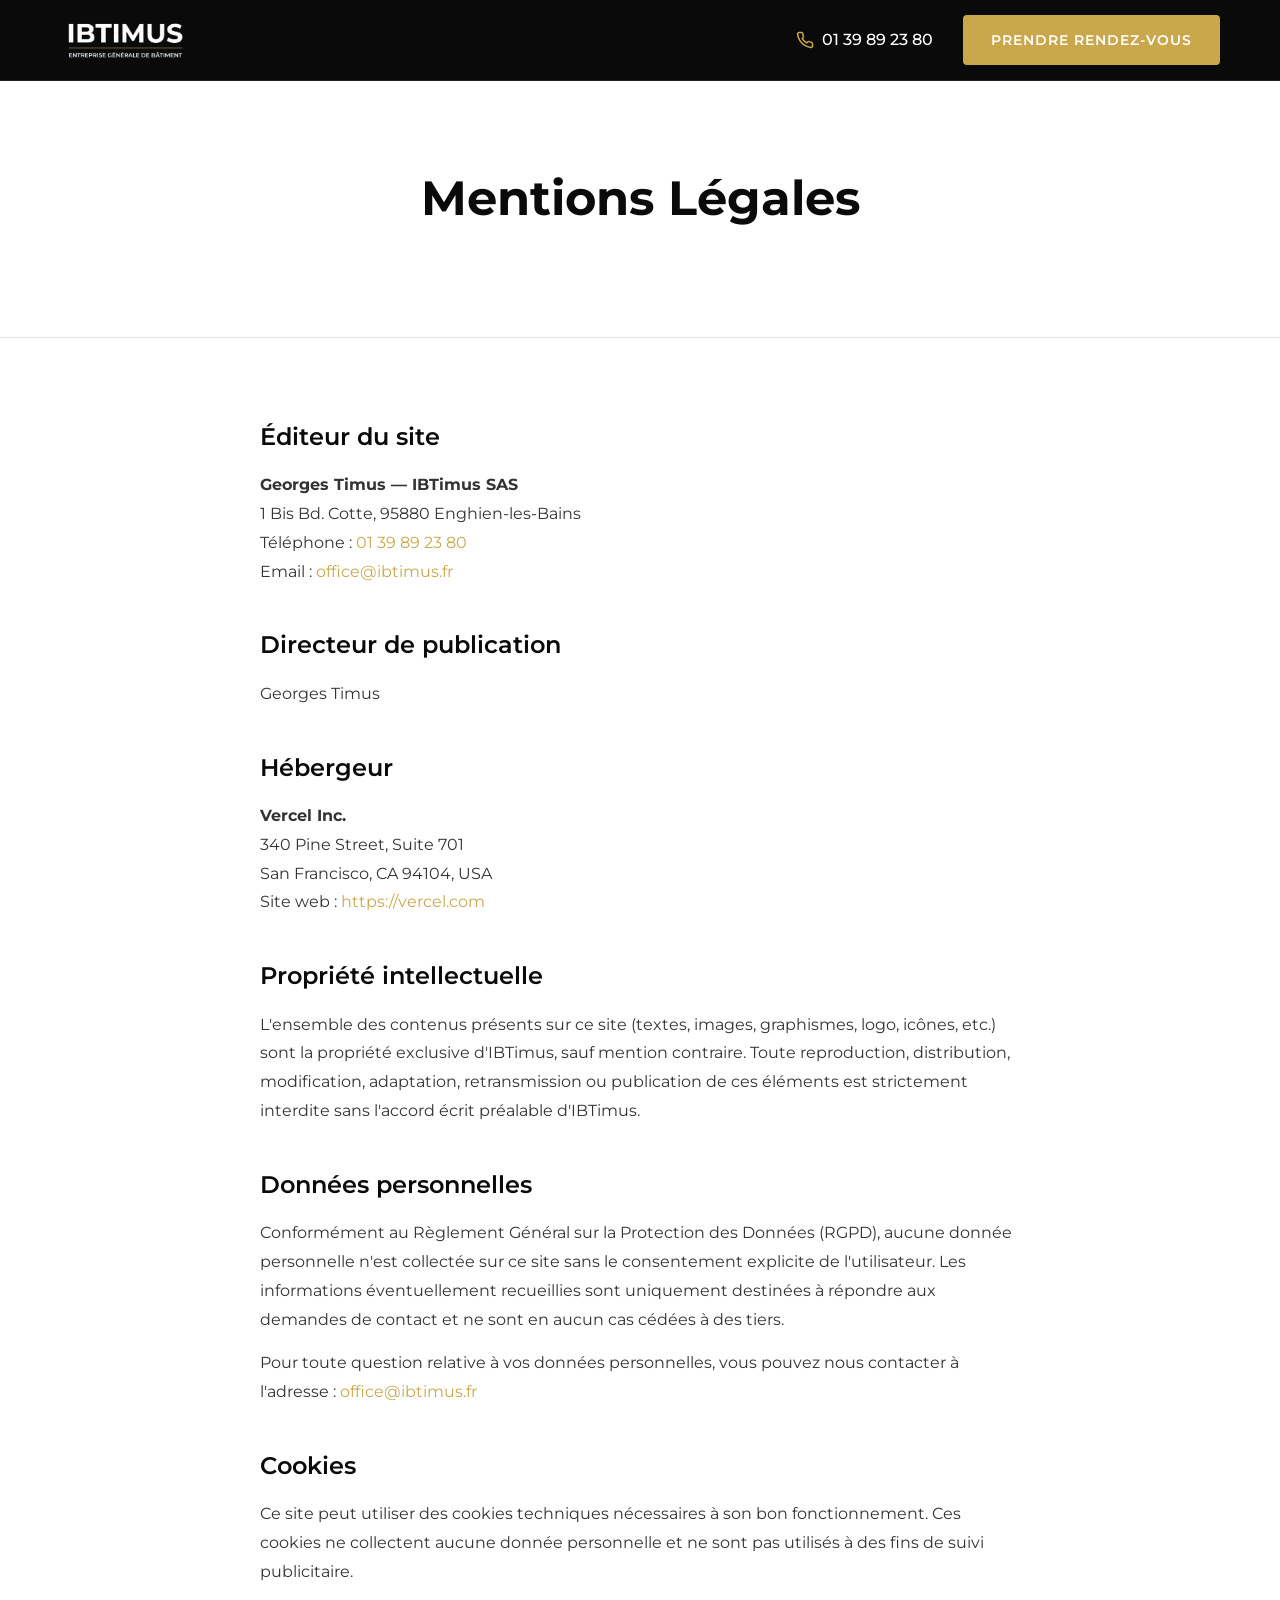
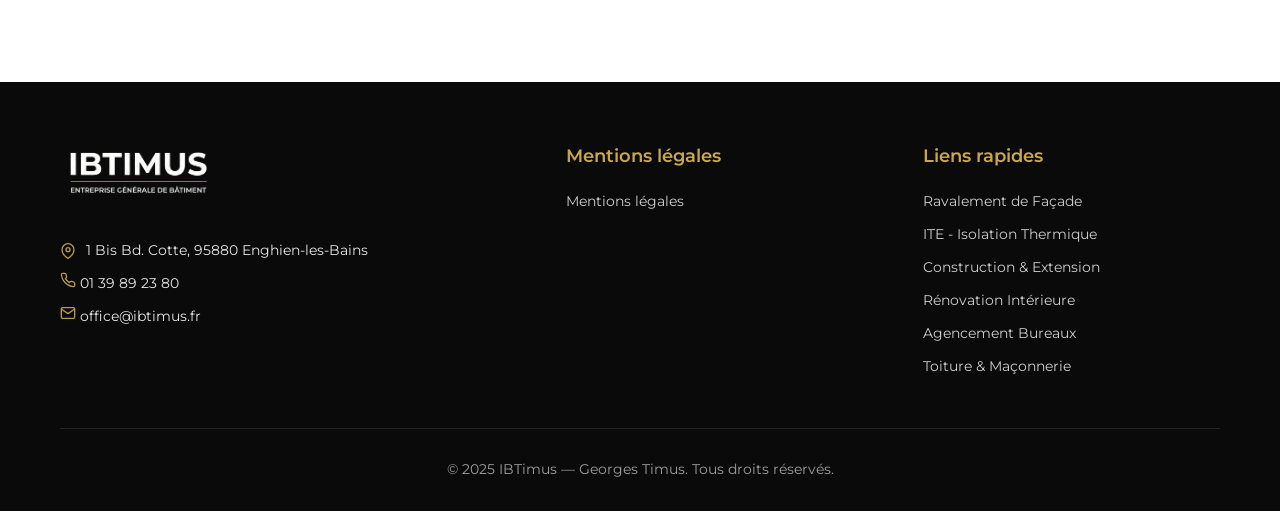
==== mentions-legales.html @ d0cd502c "Initial commit - Site IBTimus Site vitrine pour IBTimus, entreprise générale de bâtiment. - Page d'a" ====
<!DOCTYPE html>
<html lang="fr">
<head>
    <meta charset="UTF-8">
    <meta name="viewport" content="width=device-width, initial-scale=1.0">
    <title>Mentions Légales - IBTimus | Entreprise de BTP Île-de-France</title>
    <meta name="description" content="Mentions légales du site IBTimus, entreprise générale de bâtiment en Île-de-France.">
    <meta property="og:title" content="Mentions Légales - IBTimus">
    <link rel="icon" type="image/x-icon" href="images/favicon.ico">
    <link rel="preconnect" href="https://fonts.googleapis.com">
    <link rel="preconnect" href="https://fonts.gstatic.com" crossorigin>
    <link href="https://fonts.googleapis.com/css2?family=Montserrat:wght@300;400;500;600;700&display=swap" rel="stylesheet">
    <link rel="stylesheet" href="css/style.css">
</head>
<body>
    <!-- Header -->
    <header class="header">
        <div class="header-container">
            <a href="index.html" class="logo">
                <img src="images/logo.png" alt="IBTimus Logo" onerror="this.style.display='none'; this.nextElementSibling.style.display='block';">
                <span class="logo-text" style="display: none;">IBTIMUS</span>
            </a>
            <div class="header-right">
                <a href="tel:0139892380" class="phone-link">
                    <svg xmlns="http://www.w3.org/2000/svg" width="18" height="18" viewBox="0 0 24 24" fill="none" stroke="currentColor" stroke-width="2" stroke-linecap="round" stroke-linejoin="round"><path d="M22 16.92v3a2 2 0 0 1-2.18 2 19.79 19.79 0 0 1-8.63-3.07 19.5 19.5 0 0 1-6-6 19.79 19.79 0 0 1-3.07-8.67A2 2 0 0 1 4.11 2h3a2 2 0 0 1 2 1.72 12.84 12.84 0 0 0 .7 2.81 2 2 0 0 1-.45 2.11L8.09 9.91a16 16 0 0 0 6 6l1.27-1.27a2 2 0 0 1 2.11-.45 12.84 12.84 0 0 0 2.81.7A2 2 0 0 1 22 16.92z"></path></svg>
                    <span>01 39 89 23 80</span>
                </a>
                <a href="index.html#contact" class="btn btn-primary">Prendre rendez-vous</a>
            </div>
        </div>
    </header>

    <!-- Mobile Sticky CTA -->
    <div class="mobile-sticky-cta">
        <a href="tel:0139892380" class="btn btn-primary btn-full">📞 Appelez-nous</a>
    </div>

    <!-- Page Hero -->
    <section class="page-hero">
        <div class="container">
            <h1>Mentions Légales</h1>
        </div>
    </section>

    <!-- Legal Content -->
    <section class="legal-content">
        <div class="container">
            <h2>Éditeur du site</h2>
            <p>
                <strong>Georges Timus — IBTimus SAS</strong><br>
                1 Bis Bd. Cotte, 95880 Enghien-les-Bains<br>
                Téléphone : <a href="tel:0139892380">01 39 89 23 80</a><br>
                Email : <a href="mailto:office@ibtimus.fr">office@ibtimus.fr</a>
            </p>

            <h2>Directeur de publication</h2>
            <p>Georges Timus</p>

            <h2>Hébergeur</h2>
            <p>
                <strong>Vercel Inc.</strong><br>
                340 Pine Street, Suite 701<br>
                San Francisco, CA 94104, USA<br>
                Site web : <a href="https://vercel.com" target="_blank" rel="noopener noreferrer">https://vercel.com</a>
            </p>

            <h2>Propriété intellectuelle</h2>
            <p>
                L'ensemble des contenus présents sur ce site (textes, images, graphismes, logo, icônes, etc.) sont la propriété exclusive d'IBTimus, sauf mention contraire. Toute reproduction, distribution, modification, adaptation, retransmission ou publication de ces éléments est strictement interdite sans l'accord écrit préalable d'IBTimus.
            </p>

            <h2>Données personnelles</h2>
            <p>
                Conformément au Règlement Général sur la Protection des Données (RGPD), aucune donnée personnelle n'est collectée sur ce site sans le consentement explicite de l'utilisateur. Les informations éventuellement recueillies sont uniquement destinées à répondre aux demandes de contact et ne sont en aucun cas cédées à des tiers.
            </p>
            <p>
                Pour toute question relative à vos données personnelles, vous pouvez nous contacter à l'adresse : <a href="mailto:office@ibtimus.fr">office@ibtimus.fr</a>
            </p>

            <h2>Cookies</h2>
            <p>
                Ce site peut utiliser des cookies techniques nécessaires à son bon fonctionnement. Ces cookies ne collectent aucune donnée personnelle et ne sont pas utilisés à des fins de suivi publicitaire.
            </p>
        </div>
    </section>

    <!-- Footer -->
    <footer class="footer">
        <div class="container">
            <div class="footer-content">
                <div class="footer-brand">
                    <img src="images/logo.png" alt="IBTimus Logo" class="footer-logo" onerror="this.style.display='none'; this.nextElementSibling.style.display='block';">
                    <div class="footer-logo-text" style="display: none;">IBTIMUS</div>
                    <div class="contact-info">
                        <p>
                            <svg xmlns="http://www.w3.org/2000/svg" width="16" height="16" viewBox="0 0 24 24" fill="none" stroke="currentColor" stroke-width="2" stroke-linecap="round" stroke-linejoin="round"><path d="M21 10c0 7-9 13-9 13s-9-6-9-13a9 9 0 0 1 18 0z"></path><circle cx="12" cy="10" r="3"></circle></svg>
                            1 Bis Bd. Cotte, 95880 Enghien-les-Bains
                        </p>
                        <p>
                            <a href="tel:0139892380">
                                <svg xmlns="http://www.w3.org/2000/svg" width="16" height="16" viewBox="0 0 24 24" fill="none" stroke="currentColor" stroke-width="2" stroke-linecap="round" stroke-linejoin="round"><path d="M22 16.92v3a2 2 0 0 1-2.18 2 19.79 19.79 0 0 1-8.63-3.07 19.5 19.5 0 0 1-6-6 19.79 19.79 0 0 1-3.07-8.67A2 2 0 0 1 4.11 2h3a2 2 0 0 1 2 1.72 12.84 12.84 0 0 0 .7 2.81 2 2 0 0 1-.45 2.11L8.09 9.91a16 16 0 0 0 6 6l1.27-1.27a2 2 0 0 1 2.11-.45 12.84 12.84 0 0 0 2.81.7A2 2 0 0 1 22 16.92z"></path></svg>
                                01 39 89 23 80
                            </a>
                        </p>
                        <p>
                            <a href="mailto:office@ibtimus.fr">
                                <svg xmlns="http://www.w3.org/2000/svg" width="16" height="16" viewBox="0 0 24 24" fill="none" stroke="currentColor" stroke-width="2" stroke-linecap="round" stroke-linejoin="round"><path d="M4 4h16c1.1 0 2 .9 2 2v12c0 1.1-.9 2-2 2H4c-1.1 0-2-.9-2-2V6c0-1.1.9-2 2-2z"></path><polyline points="22,6 12,13 2,6"></polyline></svg>
                                office@ibtimus.fr
                            </a>
                        </p>
                    </div>
                </div>
                <div class="footer-section">
                    <h4>Mentions légales</h4>
                    <a href="mentions-legales.html">Mentions légales</a>
                </div>
                <div class="footer-section">
                    <h4>Liens rapides</h4>
                    <a href="pages/ravalement.html">Ravalement de Façade</a>
                    <a href="pages/ite.html">ITE - Isolation Thermique</a>
                    <a href="pages/construction.html">Construction & Extension</a>
                    <a href="pages/renovation.html">Rénovation Intérieure</a>
                    <a href="pages/bureaux.html">Agencement Bureaux</a>
                    <a href="pages/toiture.html">Toiture & Maçonnerie</a>
                </div>
            </div>
            <div class="footer-bottom">
                <p>© 2025 IBTimus — Georges Timus. Tous droits réservés.</p>
            </div>
        </div>
    </footer>

    <script src="js/main.js"></script>
</body>
</html>
---- css/style.css ----
/* =============================================
   IBTimus - Entreprise Générale de Bâtiment
   Style CSS - Design Premium
   ============================================= */

/* Variables */
:root {
    --primary-dark: #0A0A0A;
    --primary-darker: #000000;
    --accent-gold: #C9A84C;
    --accent-gold-hover: #D4B85E;
    --white: #FFFFFF;
    --gray-light: #F5F5F5;
    --gray-medium: #E0E0E0;
    --gray-dark: #333333;
    --gray-text: #666666;
    --transition: all 0.3s ease;
    --shadow-card: 0 4px 20px rgba(0, 0, 0, 0.08);
    --shadow-card-hover: 0 8px 30px rgba(0, 0, 0, 0.12);
}

/* Reset & Base */
*, *::before, *::after {
    margin: 0;
    padding: 0;
    box-sizing: border-box;
}

html {
    scroll-behavior: smooth;
    overflow-x: hidden;
}

body {
    font-family: 'Montserrat', sans-serif;
    font-size: 16px;
    line-height: 1.6;
    color: var(--gray-dark);
    background-color: var(--white);
    overflow-x: hidden;
}

a {
    text-decoration: none;
    color: inherit;
    transition: var(--transition);
}

img {
    max-width: 100%;
    height: auto;
}

/* Container */
.container {
    max-width: 1200px;
    margin: 0 auto;
    padding: 0 20px;
    overflow: hidden;
}

/* Buttons */
.btn {
    display: inline-block;
    padding: 14px 28px;
    font-family: 'Montserrat', sans-serif;
    font-size: 14px;
    font-weight: 600;
    text-transform: uppercase;
    letter-spacing: 1px;
    border: none;
    border-radius: 4px;
    cursor: pointer;
    transition: var(--transition);
}

.btn-primary {
    background-color: var(--accent-gold);
    color: var(--white);
}

.btn-primary:hover {
    background-color: var(--accent-gold-hover);
    transform: translateY(-2px);
    box-shadow: 0 4px 15px rgba(201, 168, 76, 0.4);
}

.btn-large {
    padding: 20px 50px;
    font-size: 1.1rem;
    letter-spacing: 0.5px;
    text-transform: none;
}

.btn-full {
    width: 100%;
    text-align: center;
}

/* =============================================
   Header
   ============================================= */
.header {
    position: fixed;
    top: 0;
    left: 0;
    right: 0;
    z-index: 1000;
    background-color: var(--primary-dark);
    border-bottom: 1px solid rgba(255, 255, 255, 0.1);
}

.header-container {
    max-width: 1200px;
    margin: 0 auto;
    padding: 15px 20px;
    display: flex;
    justify-content: space-between;
    align-items: center;
}

.logo {
    display: flex;
    align-items: center;
}

.logo img {
    height: 50px;
    width: auto;
}

.logo-text {
    font-size: 1.8rem;
    font-weight: 700;
    color: var(--white);
    letter-spacing: 2px;
}

.header-right {
    display: flex;
    align-items: center;
    gap: 30px;
}

.phone-link {
    display: flex;
    align-items: center;
    gap: 8px;
    color: var(--white);
    font-weight: 500;
}

.phone-link:hover {
    color: var(--accent-gold);
}

.phone-link svg {
    color: var(--accent-gold);
}

/* Mobile Sticky CTA */
.mobile-sticky-cta {
    display: none;
    position: fixed;
    bottom: 0;
    left: 0;
    right: 0;
    z-index: 999;
    padding: 15px 20px;
    background-color: var(--primary-dark);
    border-top: 1px solid rgba(255, 255, 255, 0.1);
}

/* =============================================
   Hero Slider
   ============================================= */
.hero-slider {
    position: relative;
    height: 100vh;
    min-height: 600px;
    overflow: hidden;
    margin-top: 80px;
    background-color: var(--white);
}

.slider-container {
    position: relative;
    width: 100%;
    height: 100%;
}

.slide {
    position: absolute;
    top: 0;
    left: 0;
    width: 100%;
    height: 100%;
    background-size: cover;
    background-position: center;
    background-color: var(--gray-light);
    opacity: 0;
    visibility: hidden;
    transition: opacity 0.8s ease, visibility 0.8s ease;
    display: flex;
    align-items: center;
    justify-content: center;
}

.slide.active {
    opacity: 1;
    visibility: visible;
}

/* Slide avec overlay pour les images */
.slide::before {
    content: '';
    position: absolute;
    top: 0;
    left: 0;
    right: 0;
    bottom: 0;
    background: linear-gradient(rgba(255, 255, 255, 0.85), rgba(255, 255, 255, 0.85));
    z-index: 1;
}

.slide-content {
    position: relative;
    z-index: 2;
    text-align: center;
    padding: 20px;
    max-width: 800px;
}

.slide-content h1 {
    font-size: 3rem;
    font-weight: 700;
    margin-bottom: 20px;
    color: var(--primary-dark);
}

.slide-content p {
    font-size: 1.25rem;
    font-weight: 400;
    margin-bottom: 30px;
    color: var(--gray-text);
}

.slider-dots {
    position: absolute;
    bottom: 40px;
    left: 50%;
    transform: translateX(-50%);
    display: flex;
    gap: 12px;
    z-index: 10;
}

.slider-dot {
    width: 12px;
    height: 12px;
    border-radius: 50%;
    background-color: var(--gray-medium);
    cursor: pointer;
    transition: var(--transition);
}

.slider-dot.active,
.slider-dot:hover {
    background-color: var(--accent-gold);
}

/* =============================================
   Prestations Section
   ============================================= */
.prestations {
    padding: 100px 0;
    background-color: var(--white);
}

.section-title {
    text-align: center;
    font-size: 2.5rem;
    font-weight: 700;
    margin-bottom: 15px;
    color: var(--primary-dark);
}

.section-subtitle {
    text-align: center;
    font-size: 1.1rem;
    font-weight: 400;
    color: var(--gray-text);
    margin-bottom: 60px;
}

.prestations-grid {
    display: grid;
    grid-template-columns: repeat(3, 1fr);
    gap: 30px;
}

.prestation-card {
    background-color: var(--white);
    border: 1px solid var(--gray-medium);
    border-radius: 8px;
    padding: 40px 30px;
    text-align: center;
    transition: var(--transition);
    box-shadow: var(--shadow-card);
}

.prestation-card:hover {
    border-color: var(--accent-gold);
    transform: translateY(-5px);
    box-shadow: var(--shadow-card-hover);
}

.prestation-icon {
    margin-bottom: 25px;
}

.prestation-icon svg {
    color: var(--accent-gold);
}

.prestation-card h3 {
    font-size: 1.25rem;
    font-weight: 600;
    margin-bottom: 15px;
    color: var(--primary-dark);
}

.prestation-card p {
    font-size: 0.95rem;
    font-weight: 400;
    color: var(--gray-text);
    line-height: 1.5;
}

/* =============================================
   Contact / RDV Section
   ============================================= */
.contact-section {
    padding: 100px 0;
    background-color: var(--gray-light);
    text-align: center;
}

.contact-section .section-title {
    margin-bottom: 15px;
}

.contact-section .section-subtitle {
    margin-bottom: 50px;
}

.contact-cta {
    display: inline-block;
}

/* =============================================
   Footer
   ============================================= */
.footer {
    background-color: var(--primary-dark);
    padding: 60px 0 30px;
    color: var(--white);
}

.footer-content {
    display: grid;
    grid-template-columns: 1.5fr 1fr 1fr;
    gap: 60px;
    padding-bottom: 40px;
    border-bottom: 1px solid rgba(255, 255, 255, 0.1);
}

.footer-logo {
    height: 60px;
    width: auto;
    margin-bottom: 20px;
}

.footer-logo-text {
    font-size: 1.5rem;
    font-weight: 700;
    color: var(--white);
    letter-spacing: 2px;
    margin-bottom: 20px;
}

.footer-brand .contact-info {
    margin-top: 10px;
}

.footer-brand .contact-info p {
    display: flex;
    align-items: center;
    gap: 10px;
    margin-bottom: 10px;
    font-size: 0.9rem;
    opacity: 0.9;
}

.footer-brand .contact-info a:hover {
    color: var(--accent-gold);
}

.footer-brand .contact-info svg {
    color: var(--accent-gold);
    flex-shrink: 0;
}

.footer-section h4 {
    font-size: 1.1rem;
    font-weight: 600;
    margin-bottom: 20px;
    color: var(--accent-gold);
}

.footer-section a {
    display: block;
    margin-bottom: 10px;
    font-size: 0.9rem;
    opacity: 0.8;
}

.footer-section a:hover {
    color: var(--accent-gold);
    opacity: 1;
}

.footer-bottom {
    padding-top: 30px;
    text-align: center;
}

.footer-bottom p {
    font-size: 0.85rem;
    opacity: 0.6;
}

/* =============================================
   Mentions Légales Page
   ============================================= */
.legal-content {
    padding: 80px 0;
    background-color: var(--white);
}

.legal-content .container {
    max-width: 800px;
}

.legal-content h2 {
    font-size: 1.5rem;
    font-weight: 600;
    color: var(--primary-dark);
    margin-top: 40px;
    margin-bottom: 15px;
}

.legal-content h2:first-child {
    margin-top: 0;
}

.legal-content p {
    font-size: 1rem;
    line-height: 1.8;
    color: var(--gray-dark);
    margin-bottom: 15px;
}

.legal-content a {
    color: var(--accent-gold);
}

.legal-content a:hover {
    text-decoration: underline;
}

/* =============================================
   Prestation Pages
   ============================================= */
.page-hero {
    padding: 160px 0 80px;
    background-color: var(--white);
    text-align: center;
    border-bottom: 1px solid var(--gray-medium);
}

.page-hero h1 {
    font-size: 3rem;
    font-weight: 700;
    margin-bottom: 20px;
    color: var(--primary-dark);
}

.page-hero p {
    font-size: 1.2rem;
    font-weight: 400;
    color: var(--gray-text);
    max-width: 600px;
    margin: 0 auto;
}

.page-content {
    padding: 80px 0;
    background-color: var(--white);
    overflow: hidden;
}

.page-description {
    max-width: 800px;
    margin: 0 auto 60px;
    text-align: center;
}

.page-description p {
    font-size: 1.1rem;
    line-height: 1.8;
    color: var(--gray-dark);
}

.gallery-title {
    text-align: center;
    font-size: 2rem;
    font-weight: 600;
    margin-bottom: 40px;
    color: var(--primary-dark);
}

/* Before/After Slider */
.before-after-slider {
    position: relative;
    max-width: 700px;
    margin: 0 auto 60px;
    padding: 0 20px;
}

.before-after-slide {
    display: none;
    background-color: var(--gray-light);
    border-radius: 12px;
    padding: 15px;
    box-shadow: var(--shadow-card);
}

.before-after-slide.active {
    display: flex !important;
    flex-direction: row !important;
    gap: 15px;
}

.before-after-slide .before-image,
.before-after-slide .after-image {
    flex: 1;
    position: relative;
    border-radius: 8px;
    overflow: hidden;
    height: 220px;
    min-width: 0;
}

.before-after-slide .before-image img,
.before-after-slide .after-image img {
    width: 100%;
    height: 100%;
    object-fit: cover;
    object-position: center;
    display: block;
}

.before-after-slide .label {
    position: absolute;
    top: 10px;
    left: 10px;
    background-color: var(--primary-dark);
    color: var(--white);
    padding: 6px 12px;
    font-size: 0.75rem;
    font-weight: 600;
    text-transform: uppercase;
    letter-spacing: 1px;
    border-radius: 4px;
    z-index: 2;
}

.before-after-slide .after-image .label {
    background-color: var(--accent-gold);
}

.before-after-dots {
    display: flex;
    justify-content: center;
    gap: 10px;
    margin-top: 20px;
}

.ba-dot {
    width: 12px;
    height: 12px;
    border-radius: 50%;
    background-color: var(--gray-medium);
    cursor: pointer;
    transition: var(--transition);
}

.ba-dot.active,
.ba-dot:hover {
    background-color: var(--accent-gold);
}

.gallery-grid {
    display: grid;
    grid-template-columns: repeat(4, 1fr);
    gap: 15px;
    overflow: hidden;
}

.gallery-item {
    aspect-ratio: 4/3;
    background-color: var(--gray-light);
    border: 1px solid var(--gray-medium);
    border-radius: 8px;
    display: flex;
    align-items: center;
    justify-content: center;
    font-size: 0.9rem;
    color: var(--gray-text);
    transition: var(--transition);
    overflow: hidden;
    max-width: 100%;
}

.gallery-item:hover {
    border-color: var(--accent-gold);
    transform: scale(1.02);
}

.gallery-item img {
    width: 100%;
    height: 100%;
    object-fit: cover;
    border-radius: 0;
    display: block;
}

.page-cta {
    padding: 80px 0;
    background-color: var(--gray-light);
    text-align: center;
}

.page-cta p {
    font-size: 1.2rem;
    margin-bottom: 30px;
    color: var(--gray-dark);
}

/* =============================================
   Responsive
   ============================================= */
@media (max-width: 992px) {
    .prestations-grid {
        grid-template-columns: repeat(2, 1fr);
    }

    .footer-content {
        grid-template-columns: 1fr 1fr;
        gap: 40px;
    }

    .gallery-grid {
        grid-template-columns: repeat(3, 1fr);
    }

    .before-after-slide .before-image,
    .before-after-slide .after-image {
        height: 200px;
    }
}

@media (max-width: 768px) {
    .header-container {
        padding: 12px 15px;
    }

    .logo img {
        height: 40px;
    }

    .logo-text {
        font-size: 1.4rem;
    }

    .phone-link span {
        display: none;
    }

    .header-right .btn {
        display: none;
    }

    .mobile-sticky-cta {
        display: block;
    }

    .hero-slider {
        height: calc(100vh - 140px);
        margin-top: 70px;
    }

    .slide-content h1 {
        font-size: 2rem;
    }

    .slide-content p {
        font-size: 1rem;
    }

    .section-title {
        font-size: 1.8rem;
    }

    .prestations {
        padding: 60px 0 100px;
    }

    .prestations-grid {
        grid-template-columns: 1fr;
        gap: 20px;
    }

    .prestation-card {
        padding: 30px 25px;
    }

    .contact-section {
        padding: 60px 0 120px;
    }

    .btn-large {
        padding: 16px 30px;
        font-size: 1rem;
    }

    .footer-content {
        grid-template-columns: 1fr;
        text-align: center;
        gap: 30px;
    }

    .footer-brand .contact-info p {
        justify-content: center;
    }

    .page-hero {
        padding: 120px 0 60px;
    }

    .page-hero h1 {
        font-size: 2rem;
    }

    .gallery-grid {
        grid-template-columns: repeat(2, 1fr);
    }

    .before-after-slide.active {
        flex-direction: row !important;
        gap: 10px;
    }

    .before-after-slide .before-image,
    .before-after-slide .after-image {
        height: 150px;
    }

    .page-content {
        padding: 60px 0 120px;
    }

    .page-cta {
        padding: 60px 0 120px;
    }
}

@media (max-width: 480px) {
    .slide-content h1 {
        font-size: 1.6rem;
    }

    .btn {
        padding: 12px 24px;
        font-size: 13px;
    }

    .btn-large {
        padding: 14px 20px;
        font-size: 0.9rem;
    }

    .section-title {
        font-size: 1.5rem;
    }

    .gallery-grid {
        grid-template-columns: 1fr;
    }
}
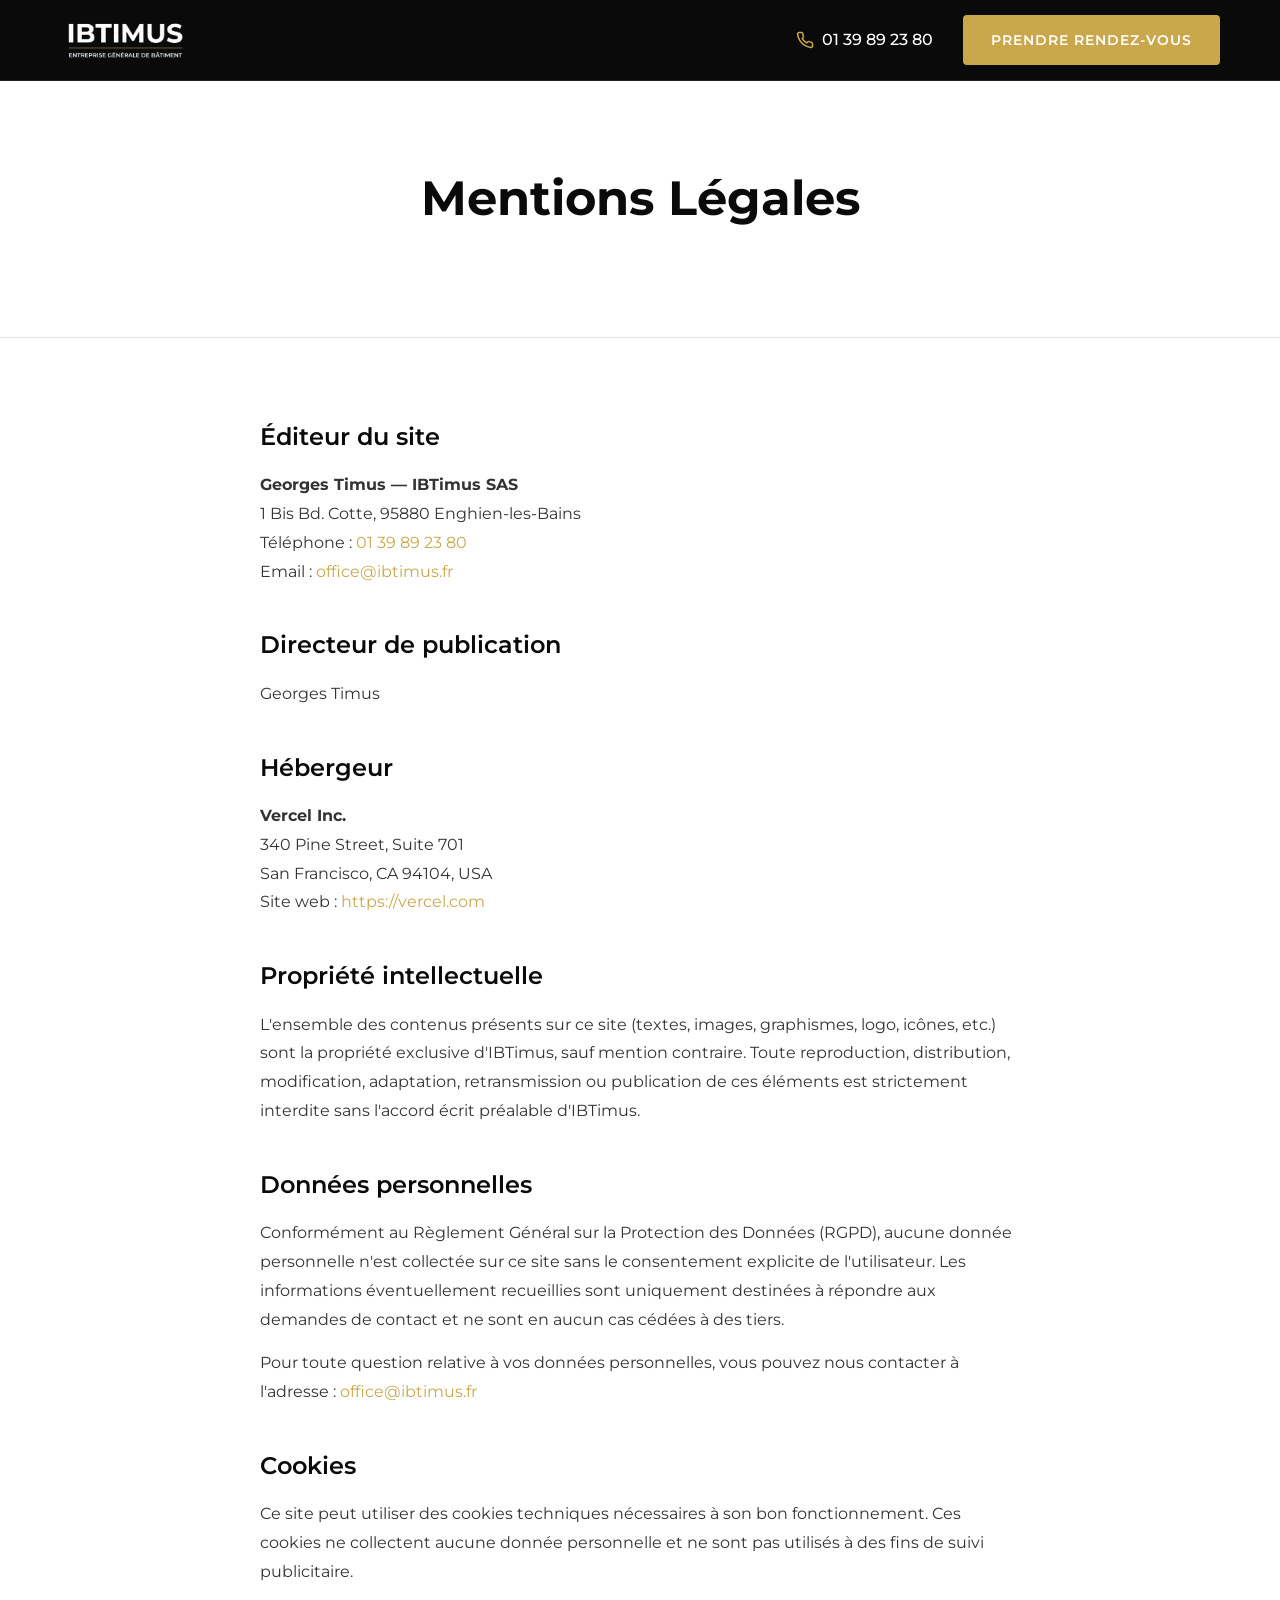
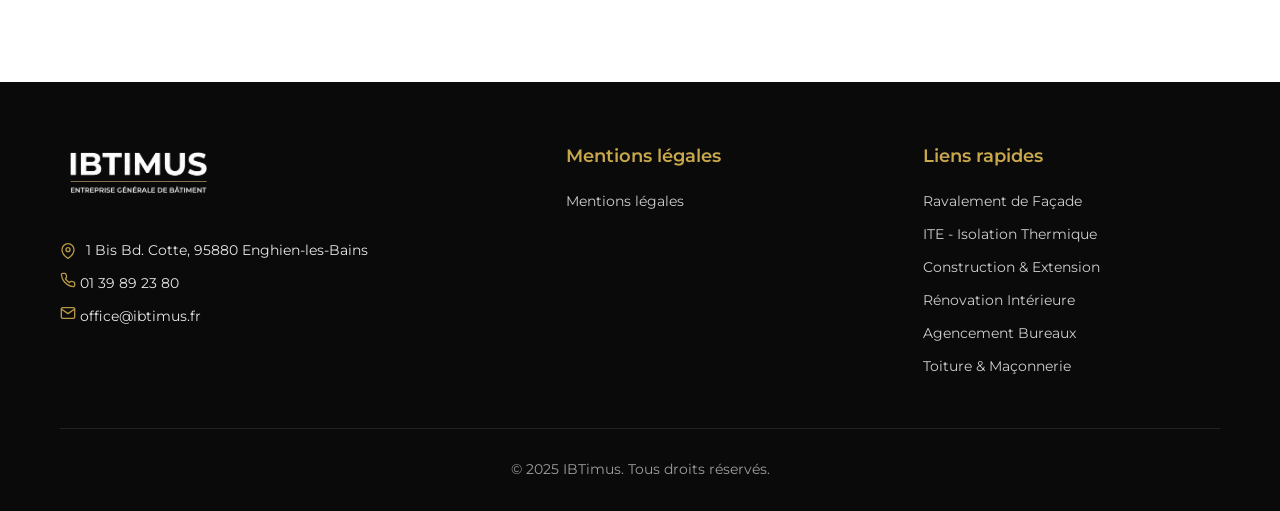
==== commit b5ea1fcf: "Update footer copyright on all pages Remove Georges Timus reference from footer to match index.html " ====
--- a/mentions-legales.html
+++ b/mentions-legales.html
@@ -125,7 +125,7 @@
                 </div>
             </div>
             <div class="footer-bottom">
-                <p>© 2025 IBTimus — Georges Timus. Tous droits réservés.</p>
+                <p>© 2025 IBTimus. Tous droits réservés.</p>
             </div>
         </div>
     </footer>
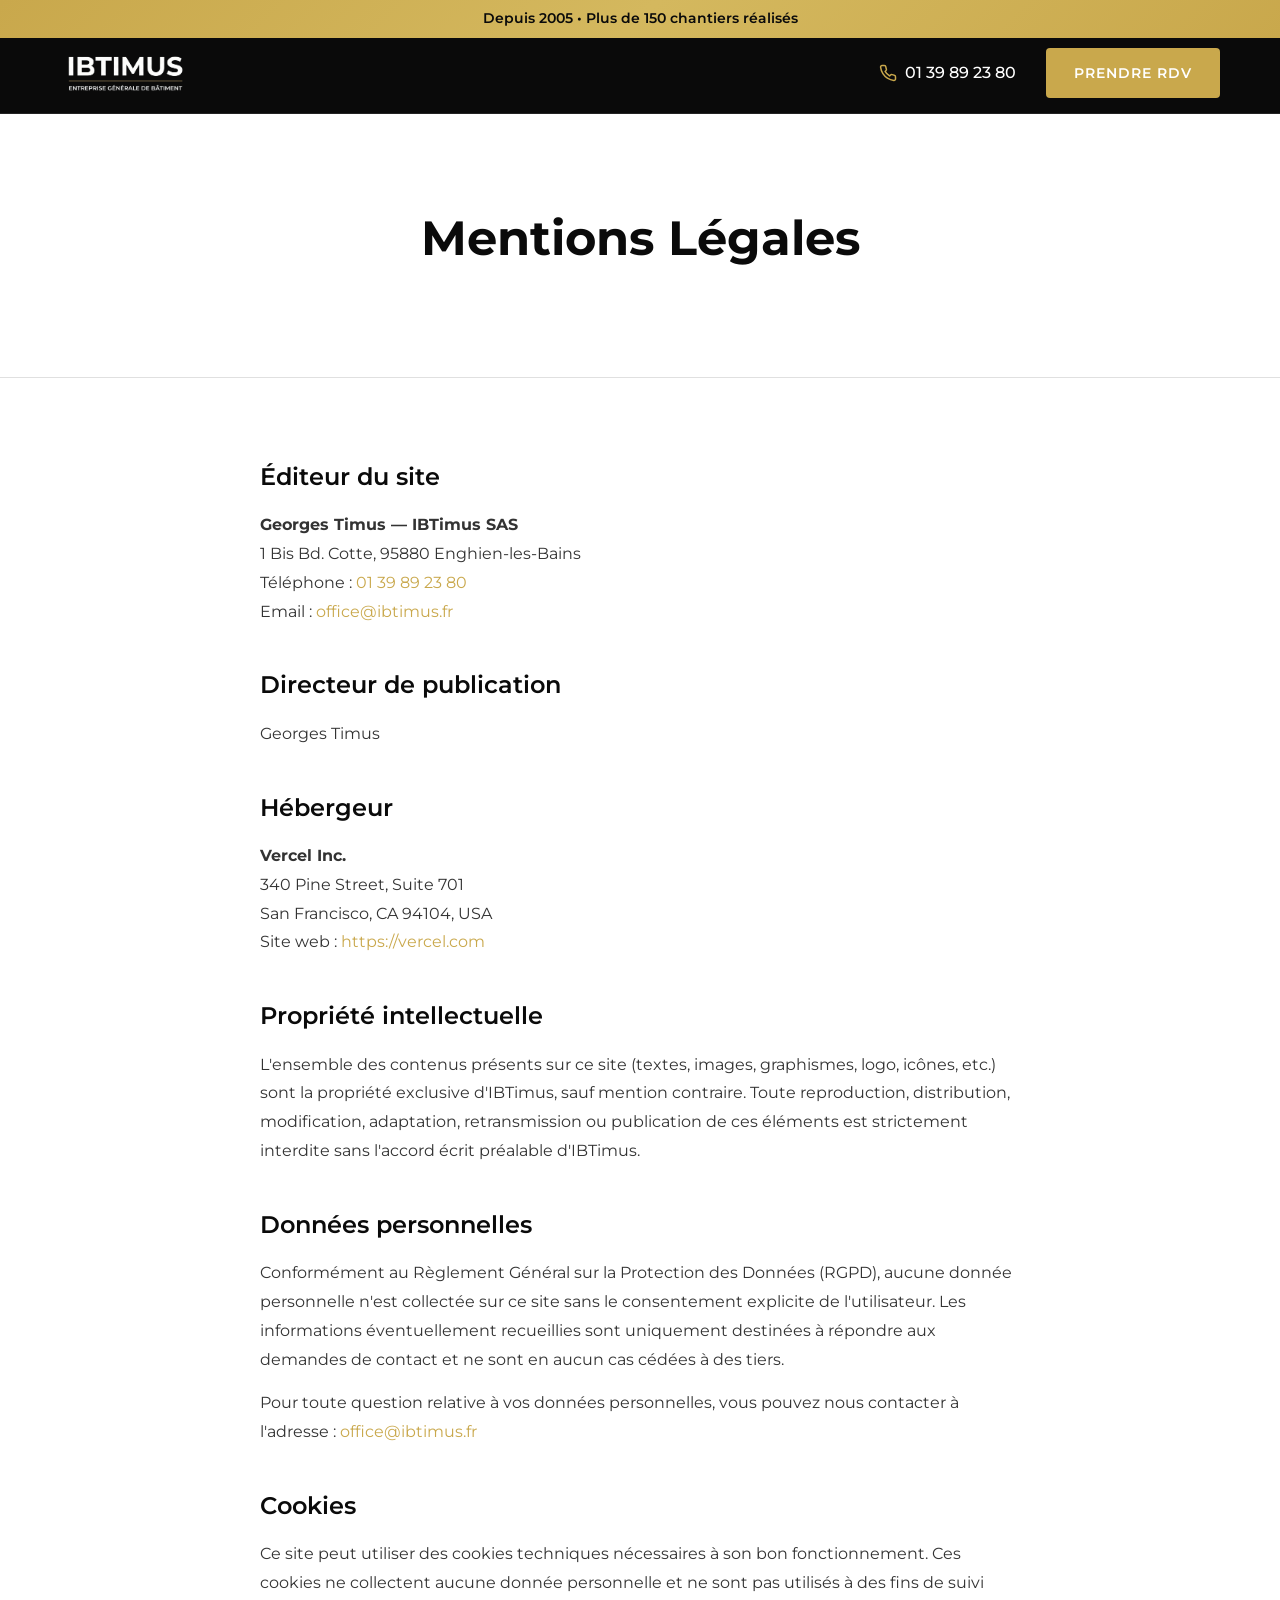
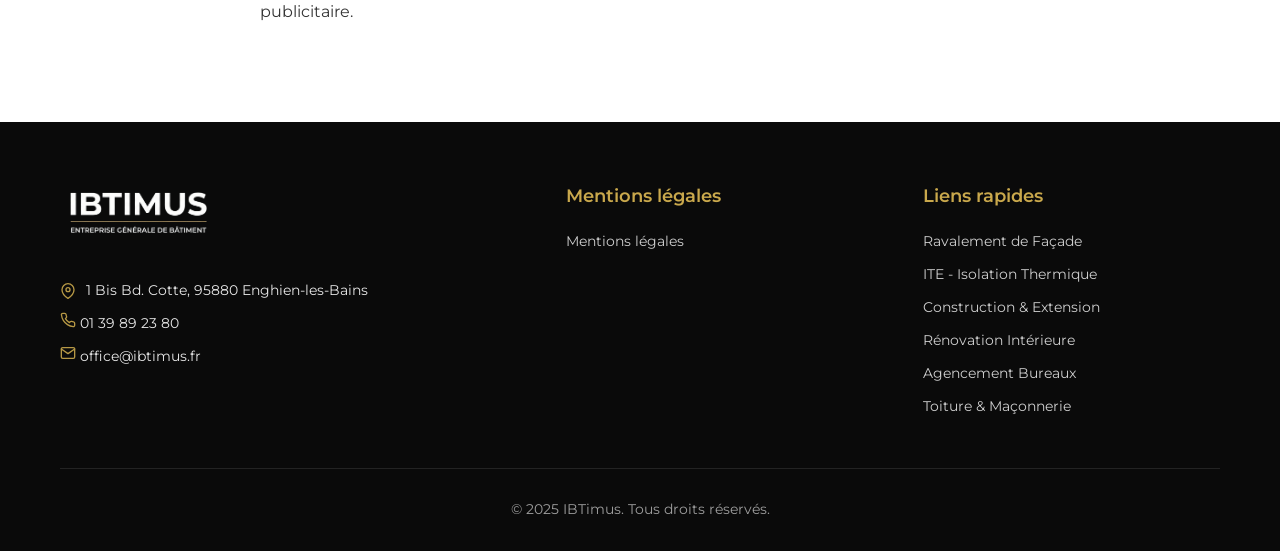
==== commit 7f724cb0: "Add mobile header to all pages + update hero/prestation images - Add top bar, burger menu, mobile na" ====
--- a/mentions-legales.html
+++ b/mentions-legales.html
@@ -11,11 +11,46 @@
     <link rel="preconnect" href="https://fonts.gstatic.com" crossorigin>
     <link href="https://fonts.googleapis.com/css2?family=Montserrat:wght@300;400;500;600;700&display=swap" rel="stylesheet">
     <link rel="stylesheet" href="css/style.css">
+    <style>
+        /* Top Bar & Mobile */
+        .top-bar { background: linear-gradient(135deg, #C9A84C 0%, #D4B85E 50%, #C9A84C 100%); color: #0A0A0A; text-align: center; padding: 8px 20px; font-size: 0.85rem; font-weight: 600; position: fixed; top: 0; left: 0; right: 0; z-index: 1001; }
+        .header { top: 33px !important; }
+        .burger-menu { display: none; }
+        .mobile-nav { display: none; }
+        .mobile-nav-overlay { display: none; }
+        .page-hero { margin-top: 40px; }
+        @media (max-width: 768px) {
+            .header { top: 30px !important; }
+            .header-container { justify-content: center; position: relative; }
+            .burger-menu { display: flex; position: absolute; left: 15px; flex-direction: column; gap: 5px; cursor: pointer; padding: 5px; z-index: 1002; }
+            .burger-menu span { display: block; width: 24px; height: 2px; background: #fff; transition: all 0.3s ease; }
+            .burger-menu.active span:nth-child(1) { transform: rotate(45deg) translate(5px, 5px); }
+            .burger-menu.active span:nth-child(2) { opacity: 0; }
+            .burger-menu.active span:nth-child(3) { transform: rotate(-45deg) translate(5px, -5px); }
+            .logo { margin: 0 auto; }
+            .header-right { position: absolute; right: 15px; gap: 10px; }
+            .header-right .phone-link { display: flex; }
+            .header-right .phone-link span { display: none; }
+            .header-right .btn { display: block !important; padding: 8px 12px; font-size: 11px; }
+            .mobile-nav { display: block; position: fixed; top: 0; left: -100%; width: 80%; max-width: 300px; height: 100vh; background: #0A0A0A; z-index: 1001; padding: 80px 20px 40px; transition: left 0.3s ease; }
+            .mobile-nav.active { left: 0; }
+            .mobile-nav-overlay { display: block; position: fixed; top: 0; left: 0; width: 100%; height: 100%; background: rgba(0,0,0,0.5); z-index: 1000; opacity: 0; visibility: hidden; transition: all 0.3s ease; }
+            .mobile-nav-overlay.active { opacity: 1; visibility: visible; }
+            .mobile-nav a { display: block; padding: 15px 0; color: #fff; font-size: 1rem; font-weight: 500; border-bottom: 1px solid rgba(255,255,255,0.1); }
+            .mobile-nav a:hover { color: #C9A84C; }
+            .mobile-nav a:last-child { margin-top: 20px; background: #C9A84C; color: #0A0A0A; text-align: center; border-radius: 4px; border: none; font-weight: 600; }
+            .page-hero { margin-top: 30px; padding-top: 130px; }
+        }
+    </style>
 </head>
 <body>
+    <!-- Top Bar -->
+    <div class="top-bar"><span>Depuis 2005</span> • Plus de 150 chantiers réalisés</div>
+
     <!-- Header -->
     <header class="header">
         <div class="header-container">
+            <div class="burger-menu" onclick="toggleMobileNav()"><span></span><span></span><span></span></div>
             <a href="index.html" class="logo">
                 <img src="images/logo.png" alt="IBTimus Logo" onerror="this.style.display='none'; this.nextElementSibling.style.display='block';">
                 <span class="logo-text" style="display: none;">IBTIMUS</span>
@@ -25,14 +60,27 @@
                     <svg xmlns="http://www.w3.org/2000/svg" width="18" height="18" viewBox="0 0 24 24" fill="none" stroke="currentColor" stroke-width="2" stroke-linecap="round" stroke-linejoin="round"><path d="M22 16.92v3a2 2 0 0 1-2.18 2 19.79 19.79 0 0 1-8.63-3.07 19.5 19.5 0 0 1-6-6 19.79 19.79 0 0 1-3.07-8.67A2 2 0 0 1 4.11 2h3a2 2 0 0 1 2 1.72 12.84 12.84 0 0 0 .7 2.81 2 2 0 0 1-.45 2.11L8.09 9.91a16 16 0 0 0 6 6l1.27-1.27a2 2 0 0 1 2.11-.45 12.84 12.84 0 0 0 2.81.7A2 2 0 0 1 22 16.92z"></path></svg>
                     <span>01 39 89 23 80</span>
                 </a>
-                <a href="index.html#contact" class="btn btn-primary">Prendre rendez-vous</a>
+                <a href="index.html#contact" class="btn btn-primary">Prendre RDV</a>
             </div>
         </div>
     </header>
 
+    <!-- Mobile Navigation -->
+    <div class="mobile-nav-overlay" onclick="toggleMobileNav()"></div>
+    <nav class="mobile-nav">
+        <a href="index.html">Accueil</a>
+        <a href="pages/ravalement.html">Ravalement de Façade</a>
+        <a href="pages/ite.html">ITE - Isolation Thermique</a>
+        <a href="pages/construction.html">Construction & Extension</a>
+        <a href="pages/renovation.html">Rénovation Intérieure</a>
+        <a href="pages/bureaux.html">Agencement</a>
+        <a href="pages/toiture.html">Toiture & Maçonnerie</a>
+        <a href="index.html#contact" onclick="toggleMobileNav()">Prendre rendez-vous</a>
+    </nav>
+
     <!-- Mobile Sticky CTA -->
     <div class="mobile-sticky-cta">
-        <a href="tel:0139892380" class="btn btn-primary btn-full">📞 Appelez-nous</a>
+        <a href="tel:0139892380" class="btn btn-primary btn-full">Appelez-nous</a>
     </div>
 
     <!-- Page Hero -->
@@ -131,5 +179,12 @@
     </footer>
 
     <script src="js/main.js"></script>
+    <script>
+        function toggleMobileNav() {
+            document.querySelector('.burger-menu').classList.toggle('active');
+            document.querySelector('.mobile-nav').classList.toggle('active');
+            document.querySelector('.mobile-nav-overlay').classList.toggle('active');
+        }
+    </script>
 </body>
 </html>
